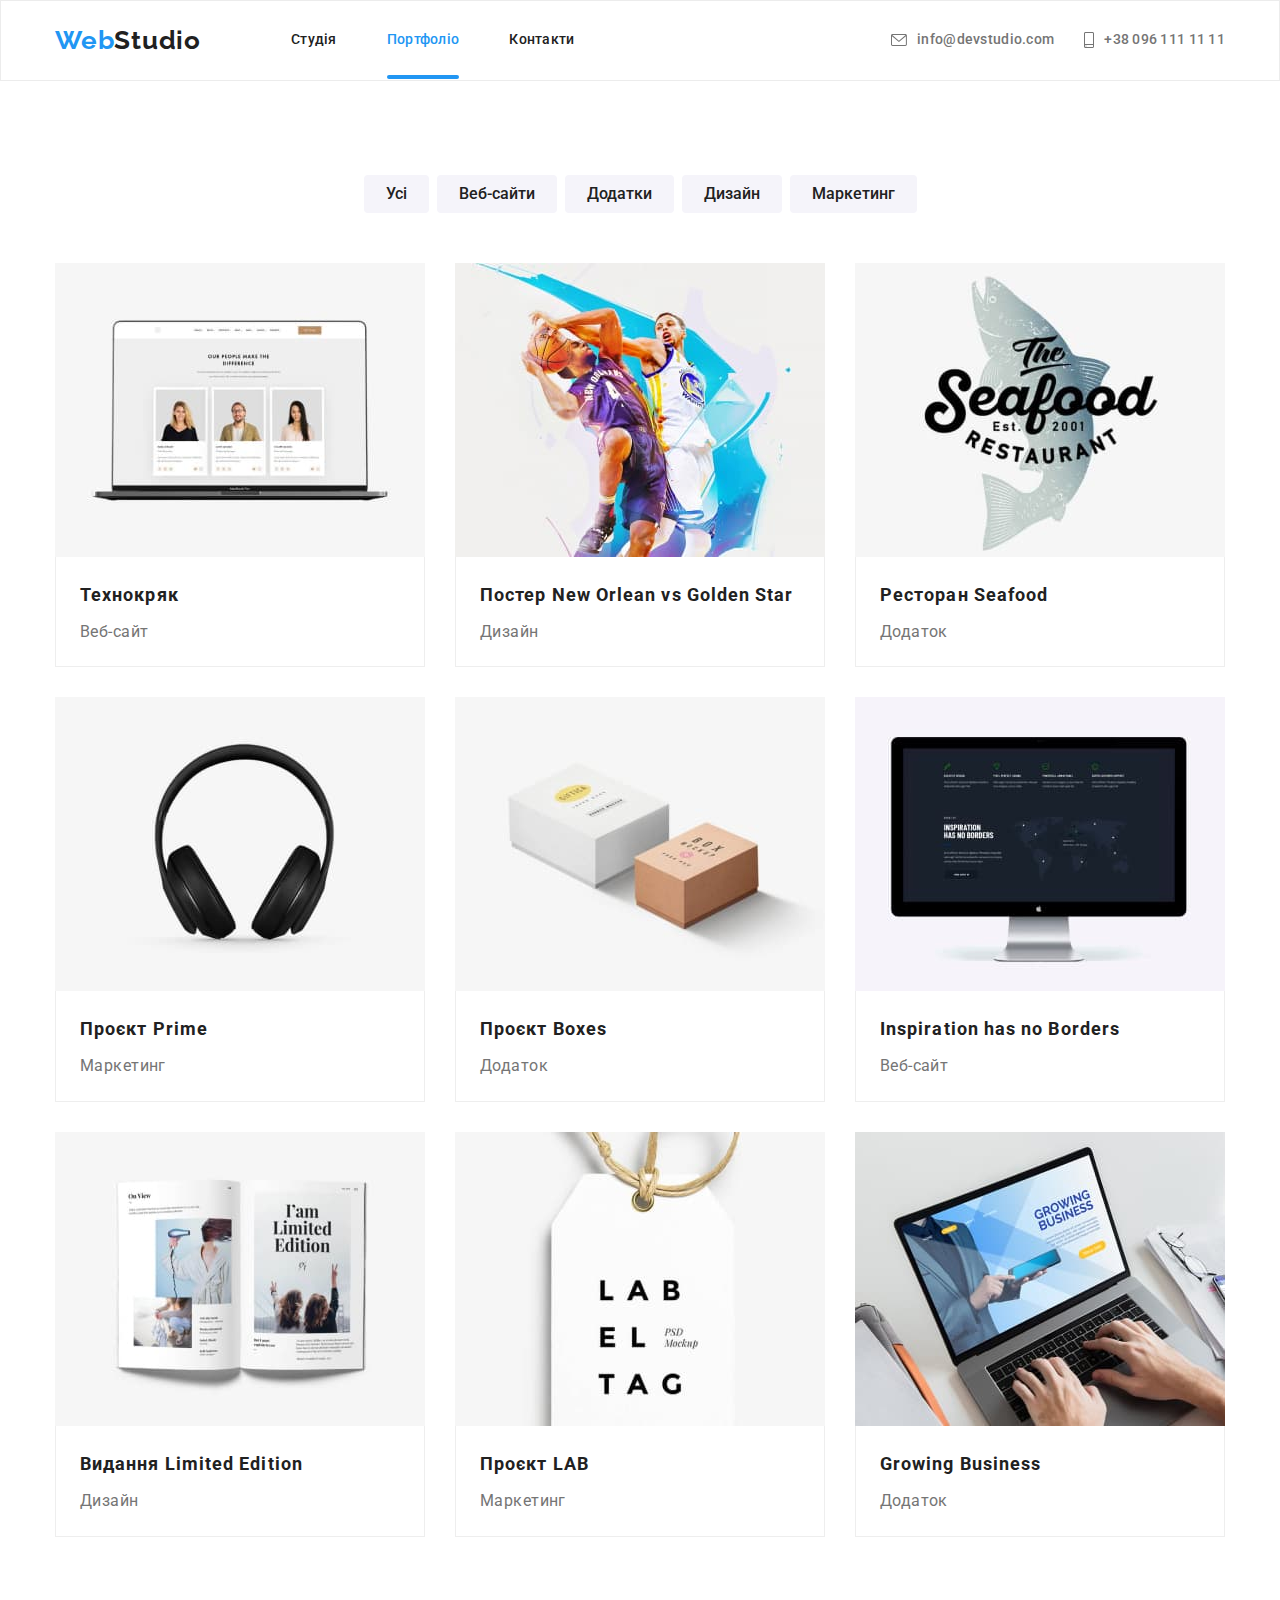
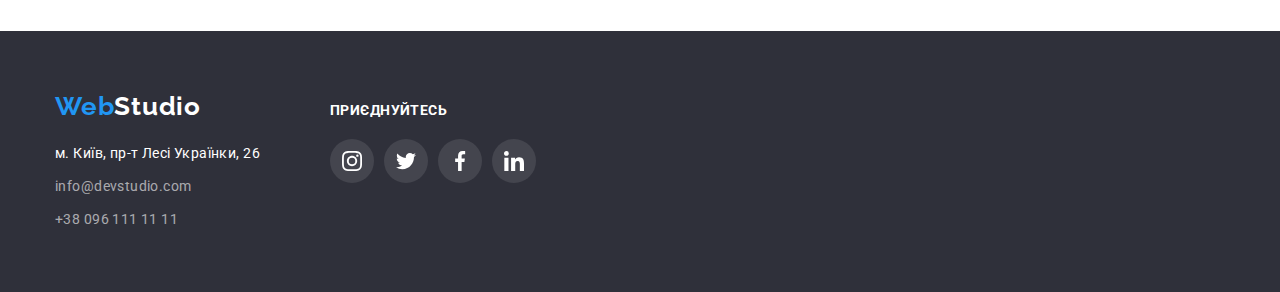
==== portfolio.html @ 553dd066 "Ефекти переходу при ховері, підкреслення нав списку хедера" ====
<!DOCTYPE html>
<html lang="en">
  <head>
    <meta charset="UTF-8" />
    <meta http-equiv="X-UA-Compatible" content="IE=edge" />
    <meta name="viewport" content="width=device-width, initial-scale=1.0" />
    <title>Portfolio</title>
    <link
      href="https://fonts.googleapis.com/css2?family=Raleway:wght@700&family=Roboto:wght@400;500;700;900&display=swap"
      rel="stylesheet"
    />
    <link
      rel="stylesheet"
      href="https://cdn.jsdelivr.net/npm/modern-normalize@1.1.0/modern-normalize.min.css"
    />
    <link rel="stylesheet" href="./css/styles.css" />
  </head>
  <body>
    <header class="page-header">
      <div class="container page-header-container">
        <nav class="site-nav">
          <a href="/index.html" class="logo"> <span class="Web-logo">Web</span>Studio</a>
          <ul class="nav-list">
            <li><a href="./index.html" class="link">Студія</a></li>
            <li><a href="./portfolio.html" class="link current">Портфоліо</a></li>
            <li><a href="" class="link">Контакти</a></li>
          </ul>
        </nav>
        <ul class="contacts">
          <li>
            <a class="contact-mail" href="mailto:info@devstudio.com"
              ><svg class="icon-contact" width="16" height="12">
                <use href="./images/icons.svg#icon-envelope"></use>
              </svg>
              info@devstudio.com
            </a>
          </li>
          <li>
            <a class="contact-phone-number" href="tel:+380961111111">
              <svg class="icon-contact" width="10" height="16">
                <use href="./images/icons.svg#icon-smartphone"></use>
              </svg>
              +38 096 111 11 11</a
            >
          </li>
        </ul>
      </div>
    </header>
    <main>
      <section class="portfolio content-section">
        <div class="container">
        <h1 class="visually-hidden">Портфоліо</h1>
        <ul class="btn-menu">
          <li class="menu-btn"><button class="press-btn-menu" type="button">Усі</button></li>
          <li class="menu-btn"><button class="press-btn-menu" type="button">Веб-сайти</button></li>
          <li class="menu-btn"><button class="press-btn-menu" type="button">Додатки</button></li>
          <li class="menu-btn"><button class="press-btn-menu" type="button">Дизайн</button></li>
          <li class="menu-btn"><button class="press-btn-menu" type="button">Маркетинг</button></li>
        </ul>
        <ul class="icon">
          <li class="menu-icon">
            <a href="" class="menu-icon-link">
            <img src="./images/Portfolio/portfolio-1.jpg" alt="фото команди" width="370" />
            <div class="about-icon">
            <h2 class="icon-name">Технокряк</h2>
            <p class="discription-icons">Веб-сайт</p>
            </div>
            </a>
          </li>
          <li class="menu-icon">
            <a href="" class="menu-icon-link">
            <img src="./images/Portfolio/portfolio-2.jpg" alt="постер баскетболістів" width="370" />
            <div class="about-icon">
            <h2 class="icon-name">Постер New Orlean vs Golden Star</h2>
            <p class="discription-icons">Дизайн</p>
            </div>
            </a>
          </li>
          <li class="menu-icon">
            <a href="" class="menu-icon-link">
            <img src="./images/Portfolio/portfolio-3.jpg" alt="лого ресторану" width="370" />
            <div class="about-icon">
            <h2 class="icon-name">Ресторан Seafood</h2>
            <p class="discription-icons">Додаток</p>
            </div>
            </a>
          </li>
          <li class="menu-icon">
            <a href="" class="menu-icon-link">
            <img src="./images/Portfolio/portfolio-4.jpg" alt="фото навушників" width="370" />
            <div class="about-icon">
            <h2 class="icon-name">Проєкт Prime</h2>
            <p class="discription-icons">Маркетинг</p>
            </div>
            </a>
          </li>
          <li class="menu-icon">
            <a href="" class="menu-icon-link">
            <img src="./images/Portfolio/portfolio-5.jpg" alt="упаковка" width="370" />
            <div class="about-icon">
            <h2 class="icon-name">Проєкт Boxes</h2>
            <p class="discription-icons">Додаток</p>
            </div>
            </a>
        </li>
          <li class="menu-icon">
            <a href="" class="menu-icon-link">
            <img src="./images/Portfolio/portfolio-6.jpg" alt="фото екрану компютера" width="370" />
            <div class="about-icon">
            <h2 class="icon-name">Inspiration has no Borders</h2>
            <p class="discription-icons">Веб-сайт</p>
          </div>
          </a>
        </li>
          <li class="menu-icon">
            <a href="" class="menu-icon-link">
            <img src="./images/Portfolio/portfolio-7.jpg" alt="фото видання" width="370" />
            <div class="about-icon">
            <h2 class="icon-name">Видання Limited Edition</h2>
            <p class="discription-icons">Дизайн</p>
          </div>
          </a>
        </li>
          <li class="menu-icon">
            <a href="" class="menu-icon-link">
            <img src="./images/Portfolio/portfolio-8.jpg" alt="фото лейба" width="370" />
            <div class="about-icon">
            <h2 class="icon-name">Проєкт LAB</h2>
            <p class="discription-icons">Маркетинг</p>
          </div>
          </a>
        </li>
          <li class="menu-icon">
            <a href="" class="menu-icon-link">
            <img src="./images/Portfolio/portfolio-9.jpg" alt="робота на лептопі" width="370" />
            <div class="about-icon">
            <h2 class="icon-name">Growing Business</h2>
            <p class="discription-icons">Додаток</p>
            </div>
            </a>
        </li>
        </ul>
         </div>
      </section>
    </main>
     <footer class="section-footer">
      <div class="container footer-content">
        <div>
        <a href="" class="logo footer-logo">
          <span class="Web-logo">Web</span><span class="second-logo-footer">Studio</span>
        </a>
        <address>
          <ul>
            <li class="footer-contact">
              <a
                class="contact-adress"
                href="https://www.google.com.ua/maps/place/%D0%B1%D1%83%D0%BB.+%D0%9B%D0%B5%D1%81%D0%B8+%D0%A3%D0%BA%D1%80%D0%B0%D0%B8%D0%BD%D0%BA%D0%B8,+26,+%D0%9A%D0%B8%D0%B5%D0%B2,+02000/@50.4265807,30.5361971,17z/data=!3m1!4b1!4m5!3m4!1s0x40d4cf0e033ecbe9:0x57a4dffefec77da0!8m2!3d50.4265807!4d30.5383858?hl=ru"
                target="_blank"
                rel="noopener noreferrer nofollow"
                >м. Київ, пр-т Лесі Українки, 26</a
              >
            </li>
            <li class="footer-contact">
              <a class="footer-contact-mail" href="mailto:info@devstudio.com">info@devstudio.com</a>
            </li>
            <li class="footer-contact">
              <a class="footer-contact-phone-number" href="tel:+380961111111">+38 096 111 11 11</a>
            </li>
          </ul>
        </address>
</div>
        <div class="footer-join-section">
  <h3 class="title-items title-dark-theme">приєднуйтесь</h3>
  <ul class="social-list footer-social-list">
                  <li class="social-list-item">
                    <a href="" class="social-link footer-social-link">
                      <svg aria-label="іконка інстаграма" class="social-list-icon footer-icon" width="20" height="20">
                        <use href="./images/icons.svg#icon-instagram"></use>
                      </svg>
                    </a>
                  </li>
                  <li class="social-list-item">
                    <a href="" class="social-link footer-social-link">
                      <svg aria-label="іконка твітера" class="social-list-icon footer-icon" width="20" height="20">
                        <use href="./images/icons.svg#icon-twitter"></use>
                      </svg>
                    </a>
                  </li>
                  <li class="social-list-item">
                    <a href="" class="social-link footer-social-link">
                      <svg aria-label="іконка фейсбука" class="social-list-icon footer-icon" width="20" height="20">
                        <use href="./images/icons.svg#icon-facebook"></use>
                      </svg>
                    </a>
                  </li>
                  <li class="social-list-item">
                    <a href="" class="social-link footer-social-link">
                      <svg aria-label="іконка лінкедіна" class="social-list-icon footer-icon" width="20" height="20">
                        <use href="./images/icons.svg#icon-linkedin"></use>
                      </svg>
                    </a>
                  </li>
                </ul>
</div>
      </div>

    </footer>
  </body>
</html>
---- css/styles.css ----
:root {
    --accent-color:#2196F3; 
    --primary-font:'Roboto',
        sans-serif;
    --secondary-font:'Raleway',
        sans-serif;
    --primary-text-color:#212121;
    --secondary-text-color: #757575;
    --primary-background-color:#FFFFFF;
    --secondary-background-color:#F5F4FA;
    --dark-background-color:#2F303A;
    --transition-duration-func: 250ms cubic-bezier(0.4, 0, 0.2, 1);
}
h1,h2,h3,h4,p {
    margin-top: 0;
    margin-bottom: 0;
}
ul,ol {
    margin-top: 0;
    margin-bottom: 0;
    padding-left: 0;
}
a {
    text-decoration: none;
}
ul {
    list-style: none;
}
img {
    display: block;
    max-width: 100%;
    height: auto;
}
address {
    font-style: normal;
}
button {
cursor: pointer;
border: transparent;
text-align: center;
}
.current {
    color: var(--accent-color);
}

.link.current{
    position: relative;

}


.link.current::after {
position: absolute;

display: block;
content:'';
left: 0;
bottom: 0;
width: 100%;
height: 4px;

background: var(--accent-color);
border-radius: 2px;

}
body {
    background-color:var(--primary-background-color);
    color: var(--primary-text-color);
    font-family: var(--primary-font);
    font-size: 14px;
    line-height: 1.14;
    letter-spacing: 0.03em;
}
.container {
    width: 1200px;
    margin-left: auto;
    margin-right: auto;
    padding-left: 15px;
    padding-right: 15px;

    
}
.page-header {
    padding-top: 24px;
    padding-bottom: 24px;
    align-content: center;
    border: 1px solid #ECECEC;
}

.page-header-container {
    display: flex;
    align-items: center;
    justify-content: space-between;
}

.site-nav {
    display: flex;
    align-items: center;
}
.contacts{
    display: flex;
}

.logo {
margin-right: 90px;


    color: var(--primary-text-color);
    font-family: var(--secondary-font);
        font-weight: 700;
        font-size: 26px;
        line-height: 1.19;
    letter-spacing: 0.03em;
}
.Web-logo {
    color:var(--accent-color);
}


.link {
    padding-top: 32px;
    padding-bottom: 32px ;
        font-weight: 500;
        letter-spacing: 0.02em;
        color: var(--primary-text-color);

        transition: color var(--transition-duration-func);
}
 .link:hover,
 .link:focus,
 .contact-mail:hover,
 .contact-mail:focus
{
    color:var(--accent-color);
}

.site-nav .link.current {
    color: var(--accent-color); 
}

.nav-list {
    display: flex;
    column-gap: 50px;
}

.contact-mail{
margin-right: 30px;

    display: flex;
    align-items: center;
    column-gap: 10px;

        font-weight: 500;
        letter-spacing: 0.02em;
        color:var(--secondary-text-color);

        transition: color var(--transition-duration-func);
}

.icon-contact {
    fill: currentColor;
}
.contact-phone-number {
    display: flex;
    align-items: center;
    column-gap: 10px;

        font-weight: 500;
        letter-spacing: 0.02em;
        color:var(--secondary-text-color);

        transition: color var(--transition-duration-func);
}


.contact-phone-number:hover,
.contact-phone-number:focus{
    color:var(--accent-color);
}

.hero-section {
    padding-top: 200px;
    padding-bottom: 200px;
    align-items: center;
}
.hero-section-container {
   text-align: center;
}

.fons-hero-section {
    max-width: 1600px;
    margin-left: auto;
    margin-right: auto;
    background-image: linear-gradient(rgba(47, 48, 58, 0.4), rgba(47, 48, 58, 0.4)),
    url(../images/hero-foto.jpg);
    background-size: cover;
    background-position: center;
    background-color: #C4C4C4;
}

.modal-open-btn {
    border-radius: 4px;
        padding: 10px 32px;
        min-width: 216px;
        
        font-weight: 700;
        font-size: 16px;
        line-height: 1.87;
        letter-spacing: 0.06em;
        color: var(--primary-background-color);
        background-color: var(--accent-color);
       
        transition: background-color var(--transition-duration-func);
}
.modal-open-btn:hover,
.modal-open-btn:focus {
    background-color: #188CE8;
}

.visually-hidden {
       position: absolute;
        white-space: nowrap;
        width: 1px;
        height: 1px;
        overflow: hidden;
        border: 0;
        padding: 0;
        clip: rect(0 0 0 0);
        clip-path: inset(50%);
        margin: -1px;
}
.advantages-items {
    display: flex;
    gap: 30px;
    
} 

.advantages-item-list {
    flex-basis: calc((100% - 90px)/4);
align-items: center;
        justify-content: center;
        
}

.advantages-icon {
    display: flex;
    align-items: center;
    justify-content: center;
    margin-bottom: 30px;
    background: #F5F4FA;
    border-radius: 4px;
    height: 120px;
}

.content-section.about-section {
    padding-top: 0;
}

.title-visual-foto {
    display: flex;
    gap: 30px;
}

.visual-foto-list {
    flex-basis: calc((100% - 60px)/3);
}

 
.section-footer
{
    background-color: var(--dark-background-color);
}
.head-hero {
margin-bottom: 30px;

    font-weight: 900;
        font-size: 44px;
        line-height: 1.36;
        text-align: center;
        letter-spacing: 0.06em;
        text-transform: uppercase;
        color:var(--primary-background-color);
}

.press-btn-menu {
display: inline-block;
padding: 6px 22px;
border-radius: 4px;
text-align: center;

        font-size: 16px;
        line-height: 1.6;
        font-weight: 500;
        color: var(--primary-text-color);
        background-color: var(--secondary-background-color);
        transition: box-shadow var(--transition-duration-func),
        background-color var(--transition-duration-func), 
        color var(--transition-duration-func);
}

.menu-btn:not(:last-child){
margin-right: 8px;
}

.press-btn-menu:hover,
.press-btn-menu:focus {
    background-color: var(--accent-color);
    color:var(--primary-background-color);
    box-shadow: 0px 3px 1px rgba(0, 0, 0, 0.1), 0px 1px 2px rgba(0, 0, 0, 0.08), 0px 2px 2px rgba(0, 0, 0, 0.12);
}
.icon {
    display: flex;
    flex-wrap: wrap;
    gap: 30px;
}

.title-items {
margin-bottom: 20px;

    font-weight: 700;
    font-size: 14px;
    text-transform: uppercase;
        
}
.item-list {
    line-height: 1.7;
    color: var(--secondary-text-color);
}
.title {
margin-bottom: 50px;

    font-weight: 700;
    font-size: 36px;
    line-height: 1.16;
    text-align: center;
}
.team-list {
    background-color: var(--secondary-background-color);
    
}

.team {
    display: flex;
    gap: 30px;
}

.employees {
    flex-basis: calc((100% - 90px)/4);
    background: var(--primary-background-color);
    box-shadow: 0px 1px 3px rgba(0, 0, 0, 0.12), 0px 1px 1px rgba(0, 0, 0, 0.14), 0px 2px 1px rgba(0, 0, 0, 0.2);
    border-radius: 0px 0px 4px 4px;
}
.about-position {
padding-top: 30px;
padding-bottom: 30px;

}
.team-name {
margin-bottom: 10px;

    font-weight: 500;
    font-size: 16px;
    line-height: 1.19;
    text-align: center;
    
}
.job-position {
margin-bottom: 16px;
font-size: 16px;
line-height: 1.19;
text-align: center;
color: var(--secondary-text-color);
}
.social-list {
    display: flex;
    justify-content: center;
    column-gap: 10px;

}

.social-list-icon {
    fill: #AFB1B8;

    transition: fill var(--transition-duration-func);
}

.social-link {
    display: flex;
    align-items: center;
    justify-content: center;
width: 44px;
height: 44px;
border-radius: 50%;

transition: background-color var(--transition-duration-func)
}

.social-link:hover,
.social-link:focus {
    background-color: var(--accent-color);
}

.social-link:hover .social-list-icon,
.social-link:focus .social-list-icon {
    fill: #FFFFFF;
}

.icon-name {
margin-bottom: 4px;

font-weight: 700;
font-size: 18px;
line-height: 2;
letter-spacing: 0.06em;
color: var(--primary-text-color);
}
.discription-icons {
font-size: 16px;
line-height: 1.87;
color: var(--secondary-text-color);
}

.client {
    display: flex;
    justify-content: center;
    gap: 30px;
}
.client-list {
flex-basis: calc((100% - 150px)/6);
}

.client-list-link {
    display: flex;
    align-items: center;
    justify-content: center;
    height: 92px;
    border: 1px solid #AFB1B8;
    border-radius: 4px;
    box-sizing: border-box;

    transition: border-color var(--transition-duration-func);
}

.client-list-link:hover,
.client-list-link:focus {
  border-color: rgba(33, 150, 243, 1);  
}

.client-list-link:hover .client-logo,
.client-list-link:focus .client-logo{
    fill: var(--accent-color);
}


.client-logo{
    fill: #AFB1B8;

    transition: fill var(--transition-duration-func);
    }

.second-logo-footer {
    color: var(--primary-background-color);
}
.contact-adress {
        line-height: 1.7;
        color: var(--primary-background-color)
}
.footer-contact-mail,
.footer-contact-phone-number {
    line-height: 1.7;
        color: rgba(255, 255, 255, 0.6);
        transition: color var(--transition-duration-func);
}
.footer-contact-phone-number:hover,
.footer-contact-phone-number:focus,
.footer-contact-mail:hover,
.footer-contact-mail:focus
 {
    color: var(--accent-color);}

.section-footer {
    padding-top: 60px;
    padding-bottom: 60px;
    
}
.footer-logo {
    display: inline-block;
    margin-bottom: 20px;
    margin-right: 0;
}

.title-dark-theme {
    color: var(--primary-background-color);
}
.footer-icon {
    fill: var(--primary-background-color);
}
.footer-social-link {
    background-color: rgba(255, 255, 255, 0.1);
}

.footer-join-section {
    margin-left: 70px;
}

.footer-social-list {
    justify-content: flex-start;
    
}

.footer-content {
    display: flex;
    align-items: baseline;
}

.content-section {
    padding-top: 94px;
    padding-bottom: 94px;
    
}

.btn-menu {
    display: flex;
   
    align-items: center;
    margin-bottom: 50px;
    justify-content: center;
}
.menu-icon {
    flex-basis: calc((100% - 60px)/3);
   
    background: var(--primary-background-color);
    }

.menu-icon-link {
    display: block;

    transition: box-shadow var(--transition-duration-func);
}

.menu-icon-link:hover,
.menu-icon-link:focus {
box-shadow: 0px 1px 1px rgba(0, 0, 0, 0.12), 
0px 4px 4px rgba(0, 0, 0, 0.06),
 1px 4px 6px rgba(0, 0, 0, 0.16);
}

    .about-icon {
        padding: 20px 24px;
        
        border-left: 1px solid #EEEEEE;
        border-right: 1px solid #EEEEEE;
        border-bottom: 1px solid #EEEEEE;
    }

.footer-contact:not(:last-child) {
    margin-bottom: 9px;

}
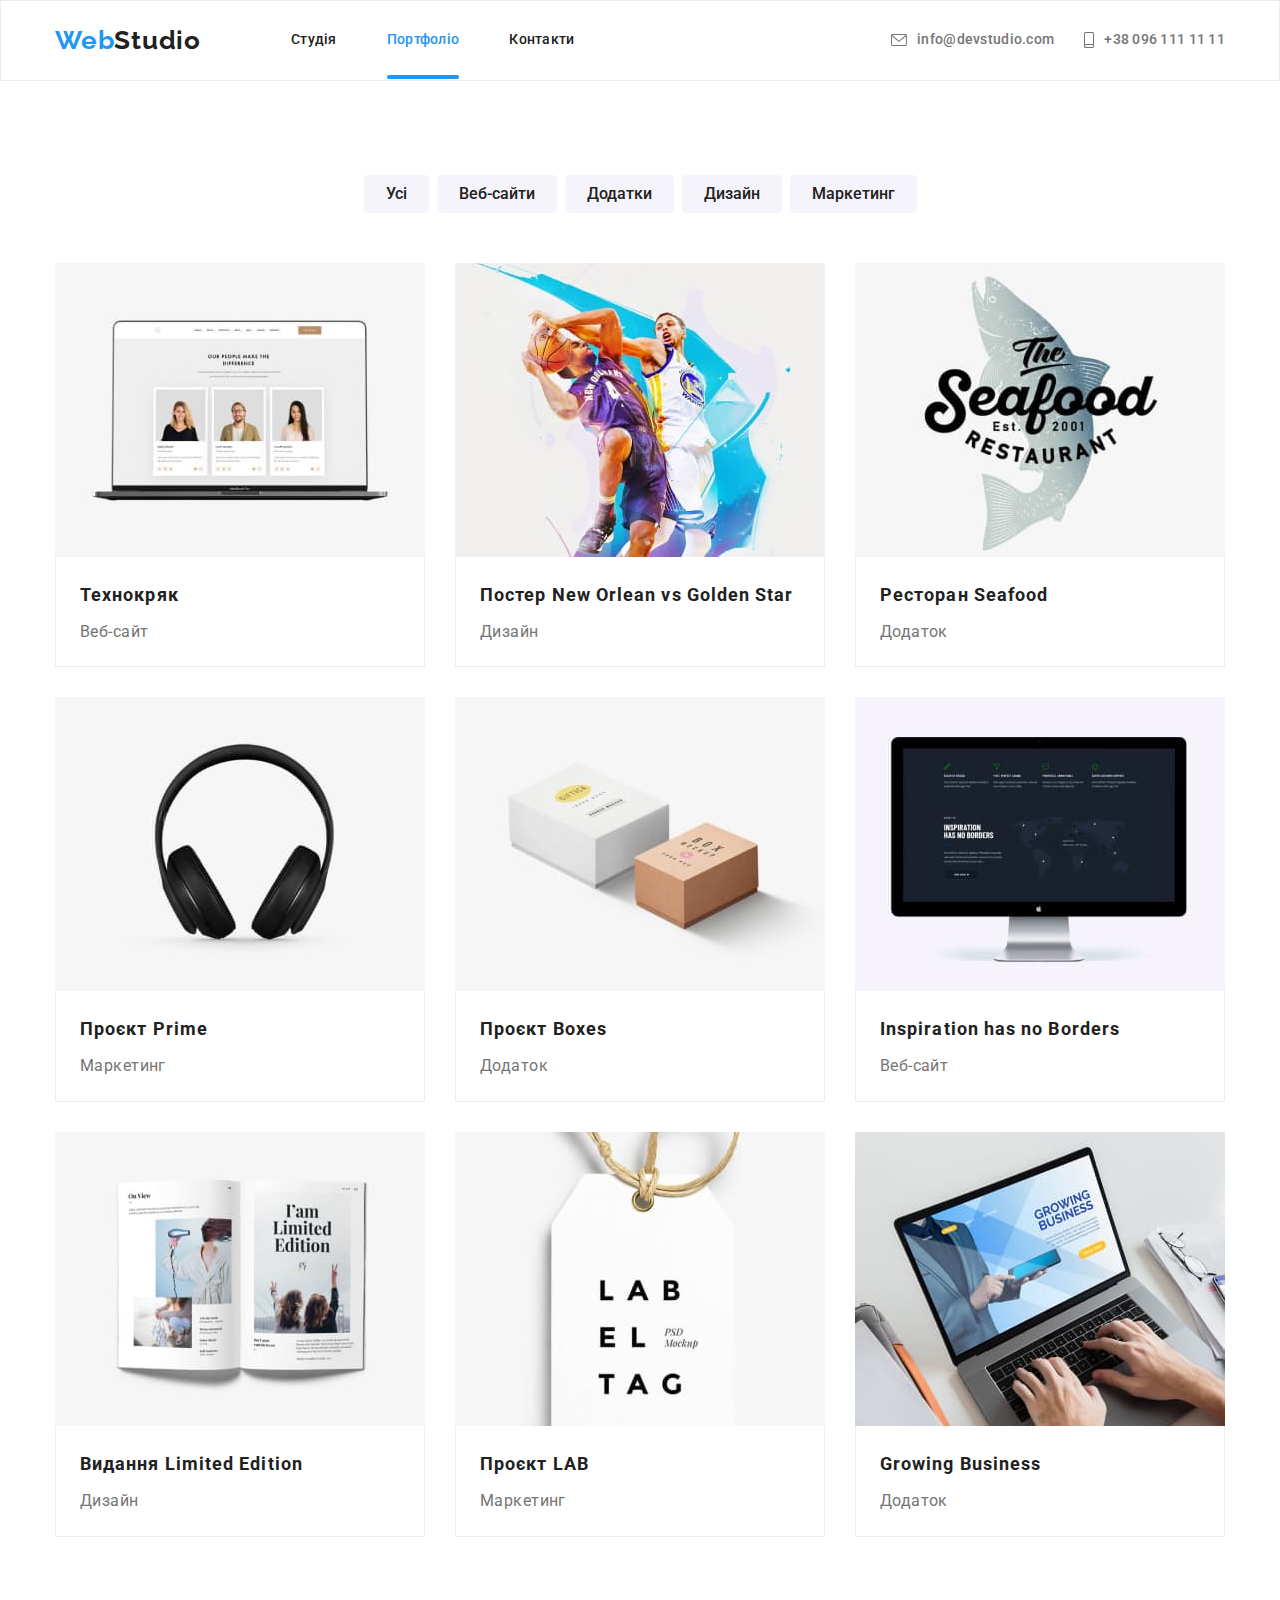
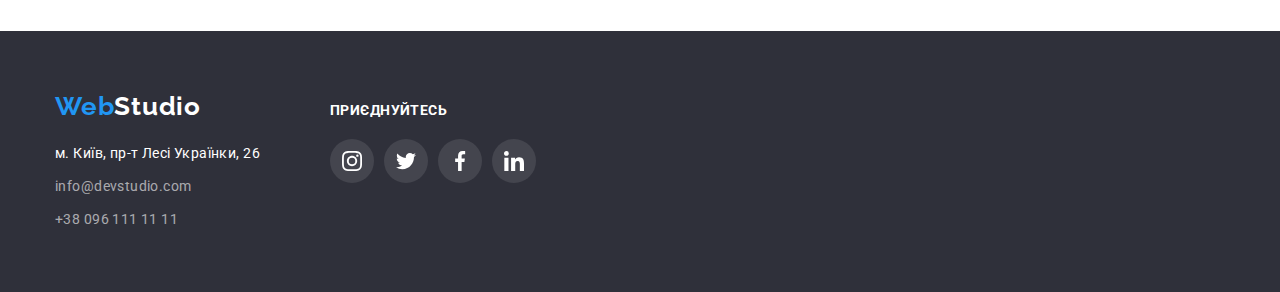
==== commit 30839915: "Створила модальне вікно і оверлей" ====
--- a/portfolio.html
+++ b/portfolio.html
@@ -49,161 +49,259 @@
     <main>
       <section class="portfolio content-section">
         <div class="container">
-        <h1 class="visually-hidden">Портфоліо</h1>
-        <ul class="btn-menu">
-          <li class="menu-btn"><button class="press-btn-menu" type="button">Усі</button></li>
-          <li class="menu-btn"><button class="press-btn-menu" type="button">Веб-сайти</button></li>
-          <li class="menu-btn"><button class="press-btn-menu" type="button">Додатки</button></li>
-          <li class="menu-btn"><button class="press-btn-menu" type="button">Дизайн</button></li>
-          <li class="menu-btn"><button class="press-btn-menu" type="button">Маркетинг</button></li>
-        </ul>
-        <ul class="icon">
-          <li class="menu-icon">
-            <a href="" class="menu-icon-link">
-            <img src="./images/Portfolio/portfolio-1.jpg" alt="фото команди" width="370" />
-            <div class="about-icon">
-            <h2 class="icon-name">Технокряк</h2>
-            <p class="discription-icons">Веб-сайт</p>
-            </div>
-            </a>
-          </li>
-          <li class="menu-icon">
-            <a href="" class="menu-icon-link">
-            <img src="./images/Portfolio/portfolio-2.jpg" alt="постер баскетболістів" width="370" />
-            <div class="about-icon">
-            <h2 class="icon-name">Постер New Orlean vs Golden Star</h2>
-            <p class="discription-icons">Дизайн</p>
-            </div>
-            </a>
-          </li>
-          <li class="menu-icon">
-            <a href="" class="menu-icon-link">
-            <img src="./images/Portfolio/portfolio-3.jpg" alt="лого ресторану" width="370" />
-            <div class="about-icon">
-            <h2 class="icon-name">Ресторан Seafood</h2>
-            <p class="discription-icons">Додаток</p>
-            </div>
-            </a>
-          </li>
-          <li class="menu-icon">
-            <a href="" class="menu-icon-link">
-            <img src="./images/Portfolio/portfolio-4.jpg" alt="фото навушників" width="370" />
-            <div class="about-icon">
-            <h2 class="icon-name">Проєкт Prime</h2>
-            <p class="discription-icons">Маркетинг</p>
-            </div>
-            </a>
-          </li>
-          <li class="menu-icon">
-            <a href="" class="menu-icon-link">
-            <img src="./images/Portfolio/portfolio-5.jpg" alt="упаковка" width="370" />
-            <div class="about-icon">
-            <h2 class="icon-name">Проєкт Boxes</h2>
-            <p class="discription-icons">Додаток</p>
-            </div>
-            </a>
-        </li>
-          <li class="menu-icon">
-            <a href="" class="menu-icon-link">
-            <img src="./images/Portfolio/portfolio-6.jpg" alt="фото екрану компютера" width="370" />
-            <div class="about-icon">
-            <h2 class="icon-name">Inspiration has no Borders</h2>
-            <p class="discription-icons">Веб-сайт</p>
-          </div>
-          </a>
-        </li>
-          <li class="menu-icon">
-            <a href="" class="menu-icon-link">
-            <img src="./images/Portfolio/portfolio-7.jpg" alt="фото видання" width="370" />
-            <div class="about-icon">
-            <h2 class="icon-name">Видання Limited Edition</h2>
-            <p class="discription-icons">Дизайн</p>
-          </div>
-          </a>
-        </li>
-          <li class="menu-icon">
-            <a href="" class="menu-icon-link">
-            <img src="./images/Portfolio/portfolio-8.jpg" alt="фото лейба" width="370" />
-            <div class="about-icon">
-            <h2 class="icon-name">Проєкт LAB</h2>
-            <p class="discription-icons">Маркетинг</p>
-          </div>
-          </a>
-        </li>
-          <li class="menu-icon">
-            <a href="" class="menu-icon-link">
-            <img src="./images/Portfolio/portfolio-9.jpg" alt="робота на лептопі" width="370" />
-            <div class="about-icon">
-            <h2 class="icon-name">Growing Business</h2>
-            <p class="discription-icons">Додаток</p>
-            </div>
-            </a>
-        </li>
-        </ul>
-         </div>
+          <h1 class="visually-hidden">Портфоліо</h1>
+          <ul class="btn-menu">
+            <li class="menu-btn"><button class="press-btn-menu" type="button">Усі</button></li>
+            <li class="menu-btn">
+              <button class="press-btn-menu" type="button">Веб-сайти</button>
+            </li>
+            <li class="menu-btn"><button class="press-btn-menu" type="button">Додатки</button></li>
+            <li class="menu-btn"><button class="press-btn-menu" type="button">Дизайн</button></li>
+            <li class="menu-btn">
+              <button class="press-btn-menu" type="button">Маркетинг</button>
+            </li>
+          </ul>
+          <ul class="icon">
+            <li class="menu-icon">
+              <a href="" class="menu-icon-link">
+                <div class="icon-link-wrapper">
+                  <img src="./images/Portfolio/portfolio-1.jpg" alt="фото команди" width="370" />
+                  <p class="overlay">
+                    Ресурс пропонує комплексні пропозиції з різним рівнем функціоналу та сервісів.
+                    Все це дозволить відвідувачу отримати вичерпні відомості про компанію чи
+                    приватну особу.
+                  </p>
+                </div>
+                <div class="about-icon">
+                  <h2 class="icon-name">Технокряк</h2>
+                  <p class="discription-icons">Веб-сайт</p>
+                </div>
+              </a>
+            </li>
+            <li class="menu-icon">
+              <a href="" class="menu-icon-link">
+                <div class="icon-link-wrapper">
+                  <img
+                    src="./images/Portfolio/portfolio-2.jpg"
+                    alt="постер баскетболістів"
+                    width="370"
+                  />
+                  <p class="overlay">
+                    Lorem ipsum dolor, sit amet consectetur adipisicing elit. Numquam, et at
+                    voluptates fuga magni soluta eos eius nobis ad cupiditate quos ipsa ullam saepe
+                    id impedit sequi aliquid culpa quaerat!
+                  </p>
+                </div>
+                <div class="about-icon">
+                  <h2 class="icon-name">Постер New Orlean vs Golden Star</h2>
+                  <p class="discription-icons">Дизайн</p>
+                </div>
+              </a>
+            </li>
+            <li class="menu-icon">
+              <a href="" class="menu-icon-link">
+                <div class="icon-link-wrapper">
+                <img src="./images/Portfolio/portfolio-3.jpg" alt="лого ресторану" width="370" />
+                <p class="overlay">
+                    Lorem ipsum dolor, sit amet consectetur adipisicing elit. Numquam, et at
+                    voluptates fuga magni soluta eos eius nobis ad cupiditate quos ipsa ullam saepe
+                    id impedit sequi aliquid culpa quaerat!
+                  </p>
+                  </div>
+                <div class="about-icon">
+                  <h2 class="icon-name">Ресторан Seafood</h2>
+                  <p class="discription-icons">Додаток</p>
+                </div>
+              </a>
+            </li>
+            <li class="menu-icon">
+              <a href="" class="menu-icon-link">
+                <div class="icon-link-wrapper">
+                <img src="./images/Portfolio/portfolio-4.jpg" alt="фото навушників" width="370" />
+                <p class="overlay">
+                    Lorem ipsum dolor, sit amet consectetur adipisicing elit. Numquam, et at
+                    voluptates fuga magni soluta eos eius nobis ad cupiditate quos ipsa ullam saepe
+                    id impedit sequi aliquid culpa quaerat!
+                  </p>
+                  </div>
+                <div class="about-icon">
+                  <h2 class="icon-name">Проєкт Prime</h2>
+                  <p class="discription-icons">Маркетинг</p>
+                </div>
+              </a>
+            </li>
+            <li class="menu-icon">
+              <a href="" class="menu-icon-link">
+                <div class="icon-link-wrapper">
+                <img src="./images/Portfolio/portfolio-5.jpg" alt="упаковка" width="370" />
+                <p class="overlay">
+                    Lorem ipsum dolor, sit amet consectetur adipisicing elit. Numquam, et at
+                    voluptates fuga magni soluta eos eius nobis ad cupiditate quos ipsa ullam saepe
+                    id impedit sequi aliquid culpa quaerat!
+                  </p>
+                  </div>
+                <div class="about-icon">
+                  <h2 class="icon-name">Проєкт Boxes</h2>
+                  <p class="discription-icons">Додаток</p>
+                </div>
+              </a>
+            </li>
+            <li class="menu-icon">
+              <a href="" class="menu-icon-link">
+                <div class="icon-link-wrapper">
+                <img
+                  src="./images/Portfolio/portfolio-6.jpg"
+                  alt="фото екрану компютера"
+                  width="370"
+                />
+                <p class="overlay">
+                    Lorem ipsum dolor, sit amet consectetur adipisicing elit. Numquam, et at
+                    voluptates fuga magni soluta eos eius nobis ad cupiditate quos ipsa ullam saepe
+                    id impedit sequi aliquid culpa quaerat!
+                  </p>
+                  </div>
+                <div class="about-icon">
+                  <h2 class="icon-name">Inspiration has no Borders</h2>
+                  <p class="discription-icons">Веб-сайт</p>
+                </div>
+              </a>
+            </li>
+            <li class="menu-icon">
+              <a href="" class="menu-icon-link">
+                <div class="icon-link-wrapper">
+                <img src="./images/Portfolio/portfolio-7.jpg" alt="фото видання" width="370" />
+                <p class="overlay">
+                    Lorem ipsum dolor, sit amet consectetur adipisicing elit. Numquam, et at
+                    voluptates fuga magni soluta eos eius nobis ad cupiditate quos ipsa ullam saepe
+                    id impedit sequi aliquid culpa quaerat!
+                  </p>
+                  </div>
+                <div class="about-icon">
+                  <h2 class="icon-name">Видання Limited Edition</h2>
+                  <p class="discription-icons">Дизайн</p>
+                </div>
+              </a>
+            </li>
+            <li class="menu-icon">
+              <a href="" class="menu-icon-link">
+                <div class="icon-link-wrapper">
+                <img src="./images/Portfolio/portfolio-8.jpg" alt="фото лейба" width="370" />
+                <p class="overlay">
+                    Lorem ipsum dolor, sit amet consectetur adipisicing elit. Numquam, et at
+                    voluptates fuga magni soluta eos eius nobis ad cupiditate quos ipsa ullam saepe
+                    id impedit sequi aliquid culpa quaerat!
+                  </p>
+                  </div>
+                <div class="about-icon">
+                  <h2 class="icon-name">Проєкт LAB</h2>
+                  <p class="discription-icons">Маркетинг</p>
+                </div>
+              </a>
+            </li>
+            <li class="menu-icon">
+              <a href="" class="menu-icon-link">
+                <div class="icon-link-wrapper">
+                <img src="./images/Portfolio/portfolio-9.jpg" alt="робота на лептопі" width="370" />
+                <p class="overlay">
+                    Lorem ipsum dolor, sit amet consectetur adipisicing elit. Numquam, et at
+                    voluptates fuga magni soluta eos eius nobis ad cupiditate quos ipsa ullam saepe
+                    id impedit sequi aliquid culpa quaerat!
+                  </p>
+                  </div>
+                <div class="about-icon">
+                  <h2 class="icon-name">Growing Business</h2>
+                  <p class="discription-icons">Додаток</p>
+                </div>
+              </a>
+            </li>
+          </ul>
+        </div>
       </section>
     </main>
-     <footer class="section-footer">
+    <footer class="section-footer">
       <div class="container footer-content">
         <div>
-        <a href="" class="logo footer-logo">
-          <span class="Web-logo">Web</span><span class="second-logo-footer">Studio</span>
-        </a>
-        <address>
-          <ul>
-            <li class="footer-contact">
-              <a
-                class="contact-adress"
-                href="https://www.google.com.ua/maps/place/%D0%B1%D1%83%D0%BB.+%D0%9B%D0%B5%D1%81%D0%B8+%D0%A3%D0%BA%D1%80%D0%B0%D0%B8%D0%BD%D0%BA%D0%B8,+26,+%D0%9A%D0%B8%D0%B5%D0%B2,+02000/@50.4265807,30.5361971,17z/data=!3m1!4b1!4m5!3m4!1s0x40d4cf0e033ecbe9:0x57a4dffefec77da0!8m2!3d50.4265807!4d30.5383858?hl=ru"
-                target="_blank"
-                rel="noopener noreferrer nofollow"
-                >м. Київ, пр-т Лесі Українки, 26</a
-              >
-            </li>
-            <li class="footer-contact">
-              <a class="footer-contact-mail" href="mailto:info@devstudio.com">info@devstudio.com</a>
-            </li>
-            <li class="footer-contact">
-              <a class="footer-contact-phone-number" href="tel:+380961111111">+38 096 111 11 11</a>
+          <a href="" class="logo footer-logo">
+            <span class="Web-logo">Web</span><span class="second-logo-footer">Studio</span>
+          </a>
+          <address>
+            <ul>
+              <li class="footer-contact">
+                <a
+                  class="contact-adress"
+                  href="https://www.google.com.ua/maps/place/%D0%B1%D1%83%D0%BB.+%D0%9B%D0%B5%D1%81%D0%B8+%D0%A3%D0%BA%D1%80%D0%B0%D0%B8%D0%BD%D0%BA%D0%B8,+26,+%D0%9A%D0%B8%D0%B5%D0%B2,+02000/@50.4265807,30.5361971,17z/data=!3m1!4b1!4m5!3m4!1s0x40d4cf0e033ecbe9:0x57a4dffefec77da0!8m2!3d50.4265807!4d30.5383858?hl=ru"
+                  target="_blank"
+                  rel="noopener noreferrer nofollow"
+                  >м. Київ, пр-т Лесі Українки, 26</a
+                >
+              </li>
+              <li class="footer-contact">
+                <a class="footer-contact-mail" href="mailto:info@devstudio.com"
+                  >info@devstudio.com</a
+                >
+              </li>
+              <li class="footer-contact">
+                <a class="footer-contact-phone-number" href="tel:+380961111111"
+                  >+38 096 111 11 11</a
+                >
+              </li>
+            </ul>
+          </address>
+        </div>
+        <div class="footer-join-section">
+          <h3 class="title-items title-dark-theme">приєднуйтесь</h3>
+          <ul class="social-list footer-social-list">
+            <li class="social-list-item">
+              <a href="" class="social-link footer-social-link">
+                <svg
+                  aria-label="іконка інстаграма"
+                  class="social-list-icon footer-icon"
+                  width="20"
+                  height="20"
+                >
+                  <use href="./images/icons.svg#icon-instagram"></use>
+                </svg>
+              </a>
+            </li>
+            <li class="social-list-item">
+              <a href="" class="social-link footer-social-link">
+                <svg
+                  aria-label="іконка твітера"
+                  class="social-list-icon footer-icon"
+                  width="20"
+                  height="20"
+                >
+                  <use href="./images/icons.svg#icon-twitter"></use>
+                </svg>
+              </a>
+            </li>
+            <li class="social-list-item">
+              <a href="" class="social-link footer-social-link">
+                <svg
+                  aria-label="іконка фейсбука"
+                  class="social-list-icon footer-icon"
+                  width="20"
+                  height="20"
+                >
+                  <use href="./images/icons.svg#icon-facebook"></use>
+                </svg>
+              </a>
+            </li>
+            <li class="social-list-item">
+              <a href="" class="social-link footer-social-link">
+                <svg
+                  aria-label="іконка лінкедіна"
+                  class="social-list-icon footer-icon"
+                  width="20"
+                  height="20"
+                >
+                  <use href="./images/icons.svg#icon-linkedin"></use>
+                </svg>
+              </a>
             </li>
           </ul>
-        </address>
-</div>
-        <div class="footer-join-section">
-  <h3 class="title-items title-dark-theme">приєднуйтесь</h3>
-  <ul class="social-list footer-social-list">
-                  <li class="social-list-item">
-                    <a href="" class="social-link footer-social-link">
-                      <svg aria-label="іконка інстаграма" class="social-list-icon footer-icon" width="20" height="20">
-                        <use href="./images/icons.svg#icon-instagram"></use>
-                      </svg>
-                    </a>
-                  </li>
-                  <li class="social-list-item">
-                    <a href="" class="social-link footer-social-link">
-                      <svg aria-label="іконка твітера" class="social-list-icon footer-icon" width="20" height="20">
-                        <use href="./images/icons.svg#icon-twitter"></use>
-                      </svg>
-                    </a>
-                  </li>
-                  <li class="social-list-item">
-                    <a href="" class="social-link footer-social-link">
-                      <svg aria-label="іконка фейсбука" class="social-list-icon footer-icon" width="20" height="20">
-                        <use href="./images/icons.svg#icon-facebook"></use>
-                      </svg>
-                    </a>
-                  </li>
-                  <li class="social-list-item">
-                    <a href="" class="social-link footer-social-link">
-                      <svg aria-label="іконка лінкедіна" class="social-list-icon footer-icon" width="20" height="20">
-                        <use href="./images/icons.svg#icon-linkedin"></use>
-                      </svg>
-                    </a>
-                  </li>
-                </ul>
-</div>
+        </div>
       </div>
-
     </footer>
   </body>
 </html>
--- a/css/styles.css
+++ b/css/styles.css
@@ -555,5 +555,75 @@
 
 .footer-contact:not(:last-child) {
     margin-bottom: 9px;
-
-}
+}
+
+.icon-link-wrapper {
+    position: relative;
+    overflow: hidden;
+}
+
+.menu-icon-link:hover .overlay,
+.menu-icon-link:focus .overlay {
+    transform: translateY(0%);
+}
+
+.overlay {
+    position: absolute;
+    top: 0;
+    left: 0;
+    height: 100%;
+    width: 100%;
+    background-color: rgba(33, 150, 243, 0.9);
+    color: #FFFFFF;
+    padding: 63px 24px;
+    line-height: 1.5;
+    transform: translateY(100%);
+
+    transition: transform var(--transition-duration-func);
+}
+
+.backdrop {
+    position: fixed;
+    top: 0;
+    left: 0;
+    width: 100%;
+    height: 100%;
+    z-index: 100;
+    background-color: rgba(0, 0, 0, 0.2);
+    
+    transition: visibility var(--transition-duration-func),
+    opacity var(--transition-duration-func), transform 500ms linear;
+}
+.backdrop.is-hidden {
+    visibility: hidden;
+    opacity: 0;
+    pointer-events: none;
+    transform: scale(0,75);
+}
+
+.modal {
+    position: absolute;
+    top: 50%;
+    left: 50%;
+    transform: translate(-50%, -50%);
+    width: 528px;
+    height: 500px;
+    background-color: var(--primary-background-color);
+    border-radius: 4px;
+    box-shadow: 0px 1px 3px rgba(0, 0, 0, 0.12), 0px 1px 1px rgba(0, 0, 0, 0.14), 0px 2px 1px rgba(0, 0, 0, 0.2);
+}
+
+.modal-close-btn {
+    position: absolute;
+    top: 8px;
+    right: 8px;
+    display: flex;
+    align-items: center;
+    justify-content: center;
+    width: 30px;
+    height: 30px;
+    background-color: var(--primary-background-color);
+    border: 1px solid rgba(0, 0, 0, 0.1);
+    border-radius: 50%;
+    padding: 0;
+}